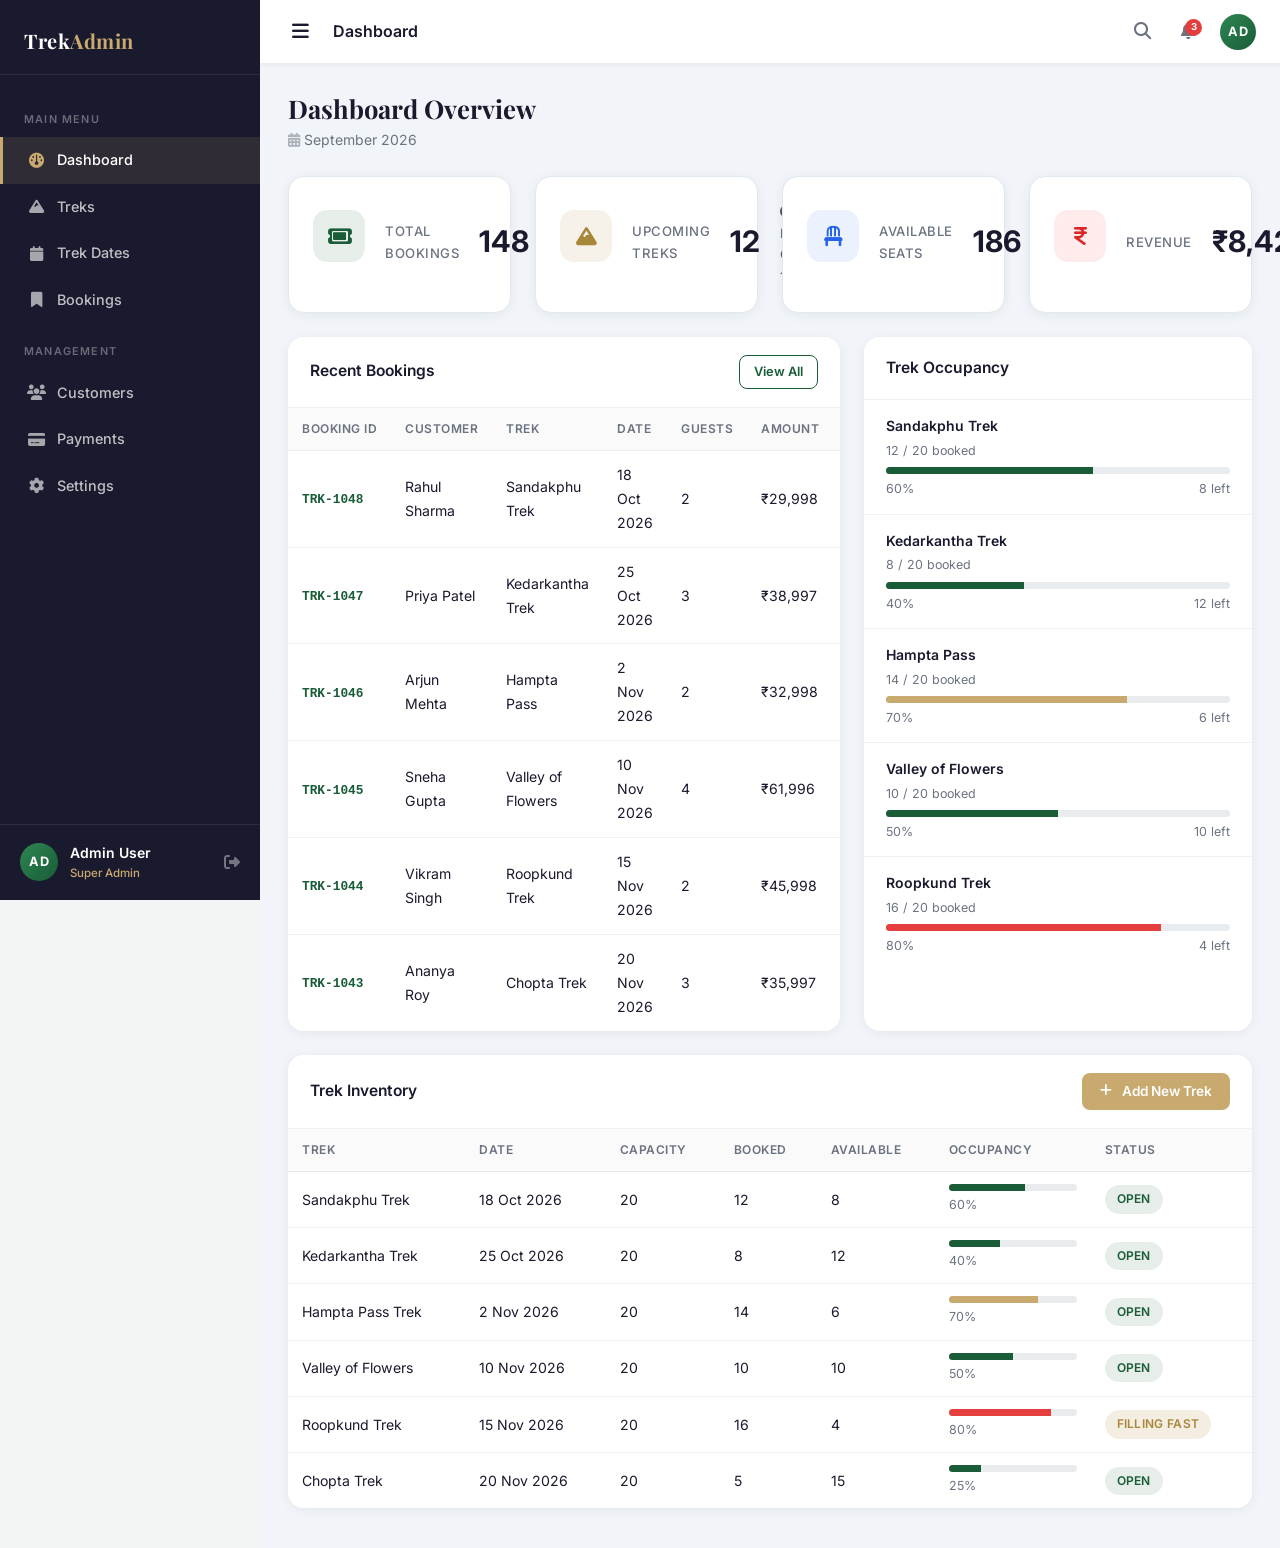
==== admin.html @ 26137fb2 "init" ====
﻿<!DOCTYPE html>
<html lang="en">
<head>
  <meta charset="UTF-8" />
  <meta name="viewport" content="width=device-width, initial-scale=1.0" />
  <title>Admin Dashboard — Trek Adventures</title>
  <link rel="stylesheet" href="https://cdn.jsdelivr.net/npm/bootstrap@5.3.3/dist/css/bootstrap.min.css" />
  <link rel="stylesheet" href="https://cdnjs.cloudflare.com/ajax/libs/font-awesome/6.5.0/css/all.min.css" />
  <link rel="stylesheet" href="https://fonts.googleapis.com/css2?family=Playfair+Display:wght@400;700&family=Inter:wght@300;400;500;600;700&display=swap" />
    <link rel="stylesheet" href="css/style.css" />
  <style>
    :root {
      --primary: #1a5c38;
      --primary-light: #2d8653;
      --accent: #c8a96e;
      --accent-dark: #a8873a;
      --dark: #1a1a2e;
      --light-bg: #f8f6f0;
      --text-muted-custom: #6b7280;
      --sidebar-width: 260px;
    }

    *, *::before, *::after { box-sizing: border-box; }

    body {
      font-family: 'Inter', sans-serif;
      background: #f1f5f3;
      color: var(--dark);
      margin: 0;
      padding: 0;
    }

    /* ===================== SIDEBAR ===================== */
    .admin-sidebar {
      width: var(--sidebar-width);
      min-height: 100vh;
      background: var(--dark);
      display: flex;
      flex-direction: column;
      position: fixed;
      top: 0;
      left: 0;
      z-index: 500;
      transition: transform 0.3s ease;
      overflow-y: auto;
    }

    .admin-sidebar.collapsed {
      transform: translateX(calc(-1 * var(--sidebar-width)));
    }

    .sidebar-logo {
      padding: 28px 24px 20px;
      font-family: 'Playfair Display', serif;
      font-size: 1.5rem;
      font-weight: 700;
      color: #fff;
      border-bottom: 1px solid rgba(255,255,255,0.08);
      letter-spacing: 0.5px;
    }

    .sidebar-logo span {
      color: var(--accent);
    }

    .sidebar-nav {
      flex: 1;
      padding: 16px 0;
    }

    .nav-section-label {
      font-size: 0.675rem;
      font-weight: 600;
      letter-spacing: 1.2px;
      text-transform: uppercase;
      color: rgba(255,255,255,0.35);
      padding: 20px 24px 8px;
    }

    .sidebar-nav a {
      display: flex;
      align-items: center;
      gap: 12px;
      padding: 11px 24px;
      color: rgba(255,255,255,0.72);
      text-decoration: none;
      font-size: 0.9rem;
      font-weight: 500;
      border-left: 3px solid transparent;
      transition: all 0.2s ease;
    }

    .sidebar-nav a:hover {
      color: #fff;
      background: rgba(255,255,255,0.06);
    }

    .sidebar-nav a.active {
      color: #fff;
      background: rgba(200,169,110,0.12);
      border-left-color: var(--accent);
    }

    .sidebar-nav a .fa-fw {
      width: 18px;
      font-size: 0.95rem;
      opacity: 0.85;
    }

    .sidebar-nav a.active .fa-fw {
      color: var(--accent);
      opacity: 1;
    }

    /* Sidebar User Section */
    .sidebar-user {
      padding: 16px 20px;
      border-top: 1px solid rgba(255,255,255,0.08);
      display: flex;
      align-items: center;
      gap: 12px;
    }

    .avatar-circle {
      width: 38px;
      height: 38px;
      border-radius: 50%;
      background: linear-gradient(135deg, var(--primary-light), var(--primary));
      color: #fff;
      display: flex;
      align-items: center;
      justify-content: center;
      font-weight: 700;
      font-size: 0.8rem;
      flex-shrink: 0;
      letter-spacing: 0.5px;
    }

    .sidebar-user-info {
      flex: 1;
      overflow: hidden;
    }

    .sidebar-user-name {
      color: #fff;
      font-size: 0.875rem;
      font-weight: 600;
      white-space: nowrap;
      overflow: hidden;
      text-overflow: ellipsis;
    }

    .sidebar-user-role {
      color: var(--accent);
      font-size: 0.72rem;
      font-weight: 500;
    }

    .sidebar-logout {
      color: rgba(255,255,255,0.4);
      font-size: 1rem;
      text-decoration: none;
      transition: color 0.2s;
    }

    .sidebar-logout:hover { color: #fc8181; }

    /* ===================== MAIN CONTENT ===================== */
    .admin-content {
      margin-left: var(--sidebar-width);
      min-height: 100vh;
      display: flex;
      flex-direction: column;
      transition: margin-left 0.3s ease;
    }

    .admin-content.expanded {
      margin-left: 0;
    }

    /* ===================== TOPBAR ===================== */
    .admin-topbar {
      background: #fff;
      border-bottom: 1px solid rgba(0,0,0,0.07);
      padding: 0 24px;
      height: 64px;
      display: flex;
      align-items: center;
      justify-content: space-between;
      position: sticky;
      top: 0;
      z-index: 400;
      box-shadow: 0 1px 4px rgba(0,0,0,0.06);
    }

    .topbar-left {
      display: flex;
      align-items: center;
      gap: 16px;
    }

    .topbar-right {
      display: flex;
      align-items: center;
      gap: 10px;
    }

    #sidebar-toggle {
      background: none;
      border: none;
      color: var(--dark);
      font-size: 1.2rem;
      cursor: pointer;
      padding: 6px 8px;
      border-radius: 8px;
      transition: background 0.2s;
    }

    #sidebar-toggle:hover {
      background: var(--light-bg);
    }

    .breadcrumb-label {
      font-size: 1rem;
      font-weight: 600;
      color: var(--dark);
    }

    .topbar-icon-btn {
      position: relative;
      background: none;
      border: none;
      color: var(--text-muted-custom);
      font-size: 1.05rem;
      cursor: pointer;
      padding: 8px 10px;
      border-radius: 8px;
      transition: background 0.2s, color 0.2s;
      text-decoration: none;
      display: flex;
      align-items: center;
    }

    .topbar-icon-btn:hover {
      background: var(--light-bg);
      color: var(--primary);
    }

    .notif-badge {
      position: absolute;
      top: 4px;
      right: 4px;
      width: 17px;
      height: 17px;
      background: #e53e3e;
      color: #fff;
      border-radius: 50%;
      font-size: 0.6rem;
      font-weight: 700;
      display: flex;
      align-items: center;
      justify-content: center;
    }

    .topbar-avatar {
      width: 36px;
      height: 36px;
      border-radius: 50%;
      background: linear-gradient(135deg, var(--primary-light), var(--primary));
      color: #fff;
      font-size: 0.8rem;
      font-weight: 700;
      display: flex;
      align-items: center;
      justify-content: center;
      cursor: pointer;
      letter-spacing: 0.5px;
    }

    /* ===================== CONTENT AREA ===================== */
    .content-body {
      padding: 28px 28px 40px;
      flex: 1;
    }

    .page-heading {
      font-family: 'Playfair Display', serif;
      font-size: 1.6rem;
      font-weight: 700;
      color: var(--dark);
      margin: 0;
    }

    .page-date {
      color: var(--text-muted-custom);
      font-size: 0.875rem;
    }

    /* ===================== STAT CARDS ===================== */
    .stat-card {
      background: #fff;
      border-radius: 16px;
      padding: 24px;
      box-shadow: 0 2px 12px rgba(0,0,0,0.06);
      transition: transform 0.2s ease, box-shadow 0.2s ease;
      height: 100%;
    }

    .stat-card:hover {
      transform: translateY(-4px);
      box-shadow: 0 8px 24px rgba(0,0,0,0.10);
    }

    .stat-icon {
      width: 52px;
      height: 52px;
      border-radius: 14px;
      display: flex;
      align-items: center;
      justify-content: center;
      font-size: 1.3rem;
      margin-bottom: 16px;
    }

    .stat-icon.green  { background: rgba(26,92,56,0.1);  color: var(--primary); }
    .stat-icon.gold   { background: rgba(200,169,110,0.15); color: var(--accent-dark); }
    .stat-icon.blue   { background: rgba(59,130,246,0.1);  color: #2563eb; }
    .stat-icon.red    { background: rgba(239,68,68,0.1);   color: #dc2626; }

    .stat-value {
      font-size: 1.85rem;
      font-weight: 700;
      color: var(--dark);
      line-height: 1;
      margin-bottom: 4px;
    }

    .stat-label {
      font-size: 0.82rem;
      font-weight: 500;
      color: var(--text-muted-custom);
      margin-bottom: 8px;
      text-transform: uppercase;
      letter-spacing: 0.5px;
    }

    .stat-sub {
      font-size: 0.8rem;
      margin: 0;
    }

    /* ===================== CARDS ===================== */
    .admin-card {
      background: #fff;
      border-radius: 16px;
      box-shadow: 0 2px 12px rgba(0,0,0,0.06);
      border: none;
      overflow: hidden;
      height: 100%;
    }

    .admin-card .card-header {
      background: #fff;
      border-bottom: 1px solid rgba(0,0,0,0.06);
      padding: 18px 22px;
      display: flex;
      align-items: center;
      justify-content: space-between;
      font-weight: 600;
      font-size: 0.975rem;
      color: var(--dark);
    }

    /* ===================== TABLE ===================== */
    .admin-table {
      font-size: 0.86rem;
    }

    .admin-table thead th {
      font-size: 0.75rem;
      font-weight: 600;
      text-transform: uppercase;
      letter-spacing: 0.5px;
      color: var(--text-muted-custom);
      background: #fafafa;
      border-bottom: 1px solid rgba(0,0,0,0.07);
      padding: 11px 14px;
      white-space: nowrap;
    }

    .admin-table tbody td {
      padding: 12px 14px;
      vertical-align: middle;
      border-color: rgba(0,0,0,0.05);
      color: var(--dark);
    }

    .admin-table tbody tr:last-child td {
      border-bottom: none;
    }

    .admin-table tbody tr:hover {
      background: #f9fdf9;
    }

    .booking-id {
      font-family: 'Courier New', monospace;
      font-size: 0.8rem;
      font-weight: 600;
      color: var(--primary);
    }

    /* ===================== STATUS BADGES ===================== */
    .status-badge {
      display: inline-flex;
      align-items: center;
      padding: 4px 12px;
      border-radius: 20px;
      font-size: 0.75rem;
      font-weight: 600;
      letter-spacing: 0.3px;
    }

    .status-confirmed {
      background: rgba(26,92,56,0.1);
      color: var(--primary);
    }

    .status-pending {
      background: rgba(200,169,110,0.2);
      color: var(--accent-dark);
    }

    .status-cancelled {
      background: rgba(239,68,68,0.1);
      color: #dc2626;
    }

    /* ===================== OCCUPANCY BARS ===================== */
    .occupancy-wrap {
      display: flex;
      flex-direction: column;
      gap: 3px;
    }

    .occupancy-meta {
      display: flex;
      justify-content: space-between;
      font-size: 0.78rem;
      color: var(--text-muted-custom);
    }

    .trek-perf-item {
      padding: 14px 22px;
      border-bottom: 1px solid rgba(0,0,0,0.05);
    }

    .trek-perf-item:last-child { border-bottom: none; }

    .trek-perf-name {
      font-weight: 600;
      font-size: 0.875rem;
      color: var(--dark);
      margin-bottom: 2px;
    }

    .trek-perf-seats {
      font-size: 0.78rem;
      color: var(--text-muted-custom);
      margin-bottom: 6px;
    }

    .progress {
      height: 7px;
      border-radius: 99px;
      background: #e9ecef;
    }

    .progress-bar.bg-primary-custom { background: var(--primary) !important; }
    .progress-bar.bg-accent-custom  { background: var(--accent) !important; }
    .progress-bar.bg-danger-custom  { background: #e53e3e !important; }

    /* ===================== BUTTONS ===================== */
    .btn-outline-custom {
      border: 1.5px solid var(--primary);
      color: var(--primary);
      background: transparent;
      font-size: 0.8rem;
      font-weight: 600;
      padding: 5px 14px;
      border-radius: 8px;
      transition: all 0.2s;
    }

    .btn-outline-custom:hover {
      background: var(--primary);
      color: #fff;
    }

    .btn-accent {
      background: var(--accent);
      color: #fff;
      border: none;
      font-size: 0.85rem;
      font-weight: 600;
      padding: 7px 18px;
      border-radius: 8px;
      transition: background 0.2s;
    }

    .btn-accent:hover {
      background: var(--accent-dark);
      color: #fff;
    }

    /* ===================== OVERLAY ===================== */
    #sidebar-overlay {
      display: none;
      background: rgba(0,0,0,0.5);
      z-index: 499;
    }

    /* ===================== RESPONSIVE ===================== */
    @media (max-width: 991.98px) {
      .admin-sidebar {
        transform: translateX(calc(-1 * var(--sidebar-width)));
      }

      .admin-sidebar.open {
        transform: translateX(0);
      }

      .admin-content {
        margin-left: 0;
      }

      #sidebar-overlay.show {
        display: block !important;
      }
    }

    @media (max-width: 575.98px) {
      .content-body {
        padding: 16px 14px 32px;
      }

      .admin-topbar {
        padding: 0 14px;
      }

      .stat-value {
        font-size: 1.5rem;
      }
    }
  </style>
</head>
<body data-page="admin">

<!-- Sidebar Overlay (mobile) -->
<div id="sidebar-overlay"
     class="position-fixed top-0 start-0 w-100 h-100"
     style="background:rgba(0,0,0,.5);z-index:499;display:none"
     onclick="toggleSidebar()"></div>

<div class="d-flex">

  <!-- ==================== SIDEBAR ==================== -->
  <aside class="admin-sidebar" id="adminSidebar">

    <div class="sidebar-logo">Trek<span>Admin</span></div>

    <nav class="sidebar-nav">

      <!-- Main Menu -->
      <div class="nav-section-label">Main Menu</div>
      <a href="#" class="active">
        <i class="fas fa-gauge fa-fw"></i> Dashboard
      </a>
      <a href="#">
        <i class="fas fa-mountain fa-fw"></i> Treks
      </a>
      <a href="#">
        <i class="fas fa-calendar fa-fw"></i> Trek Dates
      </a>
      <a href="#">
        <i class="fas fa-bookmark fa-fw"></i> Bookings
      </a>

      <!-- Management -->
      <div class="nav-section-label">Management</div>
      <a href="#">
        <i class="fas fa-users fa-fw"></i> Customers
      </a>
      <a href="#">
        <i class="fas fa-credit-card fa-fw"></i> Payments
      </a>
      <a href="#">
        <i class="fas fa-gear fa-fw"></i> Settings
      </a>

    </nav>

    <!-- Sidebar User -->
    <div class="sidebar-user">
      <div class="avatar-circle">AD</div>
      <div class="sidebar-user-info">
        <div class="sidebar-user-name">Admin User</div>
        <div class="sidebar-user-role">Super Admin</div>
      </div>
      <a href="#" class="sidebar-logout" title="Logout">
        <i class="fas fa-sign-out-alt"></i>
      </a>
    </div>

  </aside>

  <!-- ==================== MAIN CONTENT ==================== -->
  <div class="admin-content w-100" id="adminContent">

    <!-- TOPBAR -->
    <div class="admin-topbar">
      <div class="topbar-left">
        <button id="sidebar-toggle" onclick="toggleSidebar()" title="Toggle Sidebar">
          <i class="fas fa-bars"></i>
        </button>
        <span class="breadcrumb-label">Dashboard</span>
      </div>
      <div class="topbar-right">
        <button class="topbar-icon-btn" title="Search">
          <i class="fas fa-search"></i>
        </button>
        <button class="topbar-icon-btn" title="Notifications">
          <i class="fas fa-bell"></i>
          <span class="notif-badge">3</span>
        </button>
        <div class="topbar-avatar ms-1">AD</div>
      </div>
    </div>

    <!-- CONTENT BODY -->
    <div class="content-body">

      <!-- ── Section 1: Page Heading ── -->
      <div class="d-flex align-items-center justify-content-between mb-4">
        <div>
          <h1 class="page-heading">Dashboard Overview</h1>
          <p class="page-date mb-0 mt-1"><i class="fas fa-calendar-alt me-1 opacity-50"></i>September 2026</p>
        </div>
      </div>

      <!-- ── Section 2: Stat Cards ── -->
      <div class="row row-cols-1 row-cols-sm-2 row-cols-xl-4 g-4 mb-4">

        <!-- Total Bookings -->
        <div class="col">
          <div class="stat-card">
            <div class="stat-icon green">
              <i class="fas fa-ticket"></i>
            </div>
            <div class="stat-label">Total Bookings</div>
            <div class="stat-value">148</div>
            <p class="stat-sub text-success"><i class="fas fa-arrow-up me-1"></i>+12 this month</p>
          </div>
        </div>

        <!-- Upcoming Treks -->
        <div class="col">
          <div class="stat-card">
            <div class="stat-icon gold">
              <i class="fas fa-mountain"></i>
            </div>
            <div class="stat-label">Upcoming Treks</div>
            <div class="stat-value">12</div>
            <p class="stat-sub text-muted"><i class="fas fa-clock me-1"></i>Next: Oct 18</p>
          </div>
        </div>

        <!-- Available Seats -->
        <div class="col">
          <div class="stat-card">
            <div class="stat-icon blue">
              <i class="fas fa-chair"></i>
            </div>
            <div class="stat-label">Available Seats</div>
            <div class="stat-value">186</div>
            <p class="stat-sub text-muted"><i class="fas fa-layer-group me-1"></i>Across all treks</p>
          </div>
        </div>

        <!-- Revenue -->
        <div class="col">
          <div class="stat-card">
            <div class="stat-icon red">
              <i class="fas fa-indian-rupee-sign"></i>
            </div>
            <div class="stat-label">Revenue</div>
            <div class="stat-value">₹8,42,500</div>
            <p class="stat-sub text-success"><i class="fas fa-arrow-up me-1"></i>+18% vs last month</p>
          </div>
        </div>

      </div><!-- /stat cards row -->

      <!-- ── Section 3: Bookings + Trek Performance ── -->
      <div class="row g-4 mb-4">

        <!-- Recent Bookings -->
        <div class="col-lg-7">
          <div class="admin-card">
            <div class="card-header">
              <span>Recent Bookings</span>
              <button class="btn-outline-custom">View All</button>
            </div>
            <div class="table-responsive">
              <table class="admin-table table table-hover mb-0">
                <thead>
                  <tr>
                    <th>Booking ID</th>
                    <th>Customer</th>
                    <th>Trek</th>
                    <th>Date</th>
                    <th>Guests</th>
                    <th>Amount</th>
                    <th>Status</th>
                  </tr>
                </thead>
                <tbody>
                  <tr>
                    <td><span class="booking-id">TRK-1048</span></td>
                    <td>Rahul Sharma</td>
                    <td>Sandakphu Trek</td>
                    <td>18 Oct 2026</td>
                    <td>2</td>
                    <td>₹29,998</td>
                    <td><span class="status-badge status-confirmed">Confirmed</span></td>
                  </tr>
                  <tr>
                    <td><span class="booking-id">TRK-1047</span></td>
                    <td>Priya Patel</td>
                    <td>Kedarkantha Trek</td>
                    <td>25 Oct 2026</td>
                    <td>3</td>
                    <td>₹38,997</td>
                    <td><span class="status-badge status-confirmed">Confirmed</span></td>
                  </tr>
                  <tr>
                    <td><span class="booking-id">TRK-1046</span></td>
                    <td>Arjun Mehta</td>
                    <td>Hampta Pass</td>
                    <td>2 Nov 2026</td>
                    <td>2</td>
                    <td>₹32,998</td>
                    <td><span class="status-badge status-pending">Pending</span></td>
                  </tr>
                  <tr>
                    <td><span class="booking-id">TRK-1045</span></td>
                    <td>Sneha Gupta</td>
                    <td>Valley of Flowers</td>
                    <td>10 Nov 2026</td>
                    <td>4</td>
                    <td>₹61,996</td>
                    <td><span class="status-badge status-confirmed">Confirmed</span></td>
                  </tr>
                  <tr>
                    <td><span class="booking-id">TRK-1044</span></td>
                    <td>Vikram Singh</td>
                    <td>Roopkund Trek</td>
                    <td>15 Nov 2026</td>
                    <td>2</td>
                    <td>₹45,998</td>
                    <td><span class="status-badge status-pending">Pending</span></td>
                  </tr>
                  <tr>
                    <td><span class="booking-id">TRK-1043</span></td>
                    <td>Ananya Roy</td>
                    <td>Chopta Trek</td>
                    <td>20 Nov 2026</td>
                    <td>3</td>
                    <td>₹35,997</td>
                    <td><span class="status-badge status-cancelled">Cancelled</span></td>
                  </tr>
                </tbody>
              </table>
            </div>
          </div>
        </div>

        <!-- Trek Occupancy -->
        <div class="col-lg-5">
          <div class="admin-card">
            <div class="card-header">
              <span>Trek Occupancy</span>
            </div>
            <div>

              <div class="trek-perf-item">
                <div class="trek-perf-name">Sandakphu Trek</div>
                <div class="trek-perf-seats">12 / 20 booked</div>
                <div class="progress">
                  <div class="progress-bar bg-primary-custom" style="width:60%" role="progressbar" aria-valuenow="60" aria-valuemin="0" aria-valuemax="100"></div>
                </div>
                <div class="occupancy-meta mt-1"><span>60%</span><span>8 left</span></div>
              </div>

              <div class="trek-perf-item">
                <div class="trek-perf-name">Kedarkantha Trek</div>
                <div class="trek-perf-seats">8 / 20 booked</div>
                <div class="progress">
                  <div class="progress-bar bg-primary-custom" style="width:40%" role="progressbar" aria-valuenow="40" aria-valuemin="0" aria-valuemax="100"></div>
                </div>
                <div class="occupancy-meta mt-1"><span>40%</span><span>12 left</span></div>
              </div>

              <div class="trek-perf-item">
                <div class="trek-perf-name">Hampta Pass</div>
                <div class="trek-perf-seats">14 / 20 booked</div>
                <div class="progress">
                  <div class="progress-bar bg-accent-custom" style="width:70%" role="progressbar" aria-valuenow="70" aria-valuemin="0" aria-valuemax="100"></div>
                </div>
                <div class="occupancy-meta mt-1"><span>70%</span><span>6 left</span></div>
              </div>

              <div class="trek-perf-item">
                <div class="trek-perf-name">Valley of Flowers</div>
                <div class="trek-perf-seats">10 / 20 booked</div>
                <div class="progress">
                  <div class="progress-bar bg-primary-custom" style="width:50%" role="progressbar" aria-valuenow="50" aria-valuemin="0" aria-valuemax="100"></div>
                </div>
                <div class="occupancy-meta mt-1"><span>50%</span><span>10 left</span></div>
              </div>

              <div class="trek-perf-item">
                <div class="trek-perf-name">Roopkund Trek</div>
                <div class="trek-perf-seats">16 / 20 booked</div>
                <div class="progress">
                  <div class="progress-bar bg-danger-custom" style="width:80%" role="progressbar" aria-valuenow="80" aria-valuemin="0" aria-valuemax="100"></div>
                </div>
                <div class="occupancy-meta mt-1"><span>80%</span><span>4 left</span></div>
              </div>

            </div>
          </div>
        </div>

      </div><!-- /section 3 -->

      <!-- ── Section 4: Trek Inventory Table ── -->
      <div class="row">
        <div class="col-12">
          <div class="admin-card">
            <div class="card-header">
              <span>Trek Inventory</span>
              <button class="btn-accent"><i class="fas fa-plus me-1"></i>Add New Trek</button>
            </div>
            <div class="table-responsive">
              <table class="admin-table table table-hover mb-0">
                <thead>
                  <tr>
                    <th>Trek</th>
                    <th>Date</th>
                    <th>Capacity</th>
                    <th>Booked</th>
                    <th>Available</th>
                    <th style="min-width:130px">Occupancy</th>
                    <th>Status</th>
                  </tr>
                </thead>
                <tbody>
                  <tr>
                    <td class="fw-600">Sandakphu Trek</td>
                    <td>18 Oct 2026</td>
                    <td>20</td>
                    <td>12</td>
                    <td>8</td>
                    <td>
                      <div class="occupancy-wrap">
                        <div class="progress">
                          <div class="progress-bar bg-primary-custom" style="width:60%" role="progressbar"></div>
                        </div>
                        <div class="occupancy-meta"><span>60%</span></div>
                      </div>
                    </td>
                    <td><span class="status-badge status-confirmed">Open</span></td>
                  </tr>
                  <tr>
                    <td class="fw-600">Kedarkantha Trek</td>
                    <td>25 Oct 2026</td>
                    <td>20</td>
                    <td>8</td>
                    <td>12</td>
                    <td>
                      <div class="occupancy-wrap">
                        <div class="progress">
                          <div class="progress-bar bg-primary-custom" style="width:40%" role="progressbar"></div>
                        </div>
                        <div class="occupancy-meta"><span>40%</span></div>
                      </div>
                    </td>
                    <td><span class="status-badge status-confirmed">Open</span></td>
                  </tr>
                  <tr>
                    <td class="fw-600">Hampta Pass Trek</td>
                    <td>2 Nov 2026</td>
                    <td>20</td>
                    <td>14</td>
                    <td>6</td>
                    <td>
                      <div class="occupancy-wrap">
                        <div class="progress">
                          <div class="progress-bar bg-accent-custom" style="width:70%" role="progressbar"></div>
                        </div>
                        <div class="occupancy-meta"><span>70%</span></div>
                      </div>
                    </td>
                    <td><span class="status-badge status-confirmed">Open</span></td>
                  </tr>
                  <tr>
                    <td class="fw-600">Valley of Flowers</td>
                    <td>10 Nov 2026</td>
                    <td>20</td>
                    <td>10</td>
                    <td>10</td>
                    <td>
                      <div class="occupancy-wrap">
                        <div class="progress">
                          <div class="progress-bar bg-primary-custom" style="width:50%" role="progressbar"></div>
                        </div>
                        <div class="occupancy-meta"><span>50%</span></div>
                      </div>
                    </td>
                    <td><span class="status-badge status-confirmed">Open</span></td>
                  </tr>
                  <tr>
                    <td class="fw-600">Roopkund Trek</td>
                    <td>15 Nov 2026</td>
                    <td>20</td>
                    <td>16</td>
                    <td>4</td>
                    <td>
                      <div class="occupancy-wrap">
                        <div class="progress">
                          <div class="progress-bar bg-danger-custom" style="width:80%" role="progressbar"></div>
                        </div>
                        <div class="occupancy-meta"><span>80%</span></div>
                      </div>
                    </td>
                    <td><span class="status-badge status-pending">Filling Fast</span></td>
                  </tr>
                  <tr>
                    <td class="fw-600">Chopta Trek</td>
                    <td>20 Nov 2026</td>
                    <td>20</td>
                    <td>5</td>
                    <td>15</td>
                    <td>
                      <div class="occupancy-wrap">
                        <div class="progress">
                          <div class="progress-bar bg-primary-custom" style="width:25%" role="progressbar"></div>
                        </div>
                        <div class="occupancy-meta"><span>25%</span></div>
                      </div>
                    </td>
                    <td><span class="status-badge status-confirmed">Open</span></td>
                  </tr>
                </tbody>
              </table>
            </div>
          </div>
        </div>
      </div><!-- /section 4 -->

    </div><!-- /content-body -->
  </div><!-- /admin-content -->
</div><!-- /d-flex -->

<script src="https://cdn.jsdelivr.net/npm/bootstrap@5.3.3/dist/js/bootstrap.bundle.min.js"></script>
<script src="js/main.js" defer></script>
<script>
  function toggleSidebar() {
    const sidebar  = document.getElementById('adminSidebar');
    const overlay  = document.getElementById('sidebar-overlay');
    const content  = document.getElementById('adminContent');
    const isWide   = window.innerWidth >= 992;

    if (isWide) {
      // Desktop: push content
      sidebar.classList.toggle('collapsed');
      content.classList.toggle('expanded');
    } else {
      // Mobile: slide over + overlay
      sidebar.classList.toggle('open');
      const isOpen = sidebar.classList.contains('open');
      overlay.style.display = isOpen ? 'block' : 'none';
    }
  }

  // Reset sidebar state on resize
  window.addEventListener('resize', () => {
    const sidebar  = document.getElementById('adminSidebar');
    const overlay  = document.getElementById('sidebar-overlay');
    const content  = document.getElementById('adminContent');
    if (window.innerWidth >= 992) {
      sidebar.classList.remove('open');
      overlay.style.display = 'none';
    } else {
      sidebar.classList.remove('collapsed');
      content.classList.remove('expanded');
    }
  });

  // Sidebar nav link active state
  document.querySelectorAll('.sidebar-nav a').forEach(link => {
    link.addEventListener('click', function(e) {
      e.preventDefault();
      document.querySelectorAll('.sidebar-nav a').forEach(l => l.classList.remove('active'));
      this.classList.add('active');
    });
  });
</script>
</body>
</html>
---- css/style.css ----
﻿/* ============================================================
   TREK BOOKING DEMO -- Global Stylesheet
   ============================================================ */

@import url('https://fonts.googleapis.com/css2?family=Playfair+Display:wght@400;500;600;700&family=Inter:wght@300;400;500;600;700&display=swap');

:root {
  --primary:        #1a5c38;
  --primary-light:  #2d8653;
  --primary-dark:   #0f3d26;
  --accent:         #c8a96e;
  --accent-dark:    #a8873a;
  --dark:           #1a1a2e;
  --light-bg:       #f8f6f0;
  --card-bg:        #ffffff;
  --text-primary:   #1a1a2e;
  --text-muted-c:   #6b7280;
  --border-light:   #e8e4dc;
  --shadow-sm:      0 2px 12px rgba(0,0,0,.08);
  --shadow-md:      0 6px 24px rgba(0,0,0,.12);
  --shadow-lg:      0 16px 48px rgba(0,0,0,.16);
  --radius-sm:      8px;
  --radius-md:      16px;
  --radius-lg:      24px;
  --transition:     .3s cubic-bezier(.4,0,.2,1);
}

*, *::before, *::after { box-sizing: border-box; }
html { scroll-behavior: smooth; }
body {
  font-family: 'Inter', system-ui, sans-serif;
  font-size: 1rem; line-height: 1.7;
  color: var(--text-primary);
  background: #fff;
  -webkit-font-smoothing: antialiased;
}
h1,h2,h3,h4,h5 {
  font-family: 'Playfair Display', Georgia, serif;
  font-weight: 700; line-height: 1.25; color: var(--dark);
}
a { color: inherit; text-decoration: none; }
img { max-width: 100%; display: block; }

.section-tag {
  display: inline-block; font-size: .75rem; font-weight: 700;
  letter-spacing: .12em; text-transform: uppercase;
  color: var(--accent); margin-bottom: .5rem;
}
.section-title { font-size: clamp(1.8rem,4vw,2.8rem); margin-bottom: 1rem; }
.section-sub { font-size: 1.05rem; color: var(--text-muted-c); max-width: 600px; margin-inline: auto; }

.btn-primary-custom {
  background: var(--primary); color: #fff; border: 2px solid var(--primary);
  border-radius: var(--radius-sm); padding: .65rem 1.6rem; font-weight: 600;
  font-size: .95rem; transition: var(--transition);
  display: inline-flex; align-items: center; gap: .4rem;
}
.btn-primary-custom:hover {
  background: var(--primary-dark); border-color: var(--primary-dark); color: #fff;
  transform: translateY(-2px); box-shadow: 0 8px 24px rgba(26,92,56,.3);
}
.btn-outline-custom {
  background: transparent; color: var(--primary); border: 2px solid var(--primary);
  border-radius: var(--radius-sm); padding: .65rem 1.6rem; font-weight: 600;
  font-size: .95rem; transition: var(--transition);
  display: inline-flex; align-items: center; gap: .4rem;
}
.btn-outline-custom:hover { background: var(--primary); color: #fff; transform: translateY(-2px); }
.btn-accent {
  background: var(--accent); color: var(--dark); border: 2px solid var(--accent);
  border-radius: var(--radius-sm); padding: .65rem 1.6rem; font-weight: 700;
  font-size: .95rem; transition: var(--transition);
  display: inline-flex; align-items: center; gap: .4rem;
}
.btn-accent:hover {
  background: var(--accent-dark); border-color: var(--accent-dark);
  color: #fff; transform: translateY(-2px);
}

/* -- Navbar -- */
.main-navbar {
  position: fixed; top: 0; left: 0; right: 0; z-index: 1000;
  transition: background var(--transition), box-shadow var(--transition); padding: 1rem 0;
}
.main-navbar.transparent { background: transparent; }
.main-navbar.scrolled, .main-navbar.solid {
  background: rgba(255,255,255,.97);
  box-shadow: var(--shadow-sm); backdrop-filter: blur(12px); padding: .6rem 0;
}
.main-navbar .nav-link {
  color: #fff; font-weight: 500; font-size: .92rem;
  padding: .4rem .8rem !important; transition: color var(--transition); position: relative;
}
.main-navbar.scrolled .nav-link, .main-navbar.solid .nav-link { color: var(--dark); }
.main-navbar .nav-link::after {
  content: ''; position: absolute; bottom: -2px; left: .8rem; right: .8rem;
  height: 2px; background: var(--accent); transform: scaleX(0); transition: transform var(--transition);
}
.main-navbar .nav-link:hover::after, .main-navbar .nav-link.active::after { transform: scaleX(1); }
.main-navbar .nav-link:hover, .main-navbar .nav-link.active { color: var(--accent) !important; }
.navbar-logo {
  font-family: 'Playfair Display', serif; font-size: 1.4rem; font-weight: 700; color: #fff !important;
}
.main-navbar.scrolled .navbar-logo, .main-navbar.solid .navbar-logo { color: var(--primary) !important; }
.navbar-logo span { color: var(--accent); }
.navbar-toggler { border: none; outline: none; box-shadow: none !important; }
.ntoggler-bars { display: flex; flex-direction: column; gap: 5px; padding: 4px; }
.ntoggler-bars span { display: block; width: 24px; height: 2px; background: #fff; border-radius: 2px; transition: var(--transition); }
.main-navbar.scrolled .ntoggler-bars span, .main-navbar.solid .ntoggler-bars span { background: var(--dark); }

/* -- Trek Card -- */
.trek-card {
  background: var(--card-bg); border-radius: var(--radius-md); overflow: hidden;
  box-shadow: var(--shadow-sm); transition: transform var(--transition), box-shadow var(--transition);
  height: 100%; border: 1px solid var(--border-light);
}
.trek-card:hover { transform: translateY(-6px); box-shadow: var(--shadow-lg); }
.trek-card .card-img-wrap { overflow: hidden; position: relative; }
.trek-card .card-img { width: 100%; height: 220px; object-fit: cover; transition: transform .5s ease; }
.trek-card:hover .card-img { transform: scale(1.05); }
.difficulty-badge {
  position: absolute; top: 12px; right: 12px; padding: .25rem .7rem;
  border-radius: 20px; font-size: .75rem; font-weight: 700;
  letter-spacing: .04em; backdrop-filter: blur(8px);
}
.badge-easy { background: rgba(34,197,94,.85); color: #fff; }
.badge-moderate { background: rgba(249,115,22,.85); color: #fff; }
.badge-hard { background: rgba(239,68,68,.85); color: #fff; }
.trek-card .card-body { padding: 1.25rem; }
.trek-card .card-location { font-size: .8rem; color: var(--text-muted-c); font-weight: 500; }
.trek-card .card-location i { color: var(--accent); }
.trek-card .card-title { font-size: 1.15rem; font-weight: 700; margin: .3rem 0 .5rem; }
.trek-card .card-meta { display: flex; gap: 1rem; font-size: .8rem; color: var(--text-muted-c); margin-bottom: .75rem; }
.trek-card .card-meta i { color: var(--primary); }
.trek-card .card-price { font-size: 1.3rem; font-weight: 800; color: var(--primary); }
.trek-card .card-price span { font-size: .85rem; font-weight: 400; color: var(--text-muted-c); }
.seats-left { font-size: .78rem; color: #ef4444; font-weight: 600; }

/* -- Feature Cards -- */
.feature-card {
  background: #fff; border-radius: var(--radius-md); padding: 2rem 1.5rem;
  text-align: center; box-shadow: var(--shadow-sm); border: 1px solid var(--border-light);
  transition: transform var(--transition), box-shadow var(--transition); height: 100%;
}
.feature-card:hover { transform: translateY(-4px); box-shadow: var(--shadow-md); }
.feature-card .icon-wrap {
  width: 70px; height: 70px;
  background: linear-gradient(135deg, var(--primary), var(--primary-light));
  border-radius: 50%; display: flex; align-items: center; justify-content: center;
  margin: 0 auto 1.25rem;
}
.feature-card .icon-wrap i { font-size: 1.6rem; color: #fff; }
.feature-card h5 { font-size: 1.1rem; margin-bottom: .5rem; }
.feature-card p { font-size: .9rem; color: var(--text-muted-c); margin: 0; }

/* -- Footer -- */
.main-footer { background: var(--dark); color: rgba(255,255,255,.75); padding: 4rem 0 0; }
.footer-logo { font-family: 'Playfair Display', serif; font-size: 1.5rem; font-weight: 700; color: #fff; margin-bottom: .75rem; }
.footer-logo span { color: var(--accent); }
.footer-heading { font-family: 'Inter', sans-serif; font-size: .85rem; font-weight: 700; letter-spacing: .1em; text-transform: uppercase; color: #fff; margin-bottom: 1rem; }
.footer-links { list-style: none; padding: 0; margin: 0; }
.footer-links li { margin-bottom: .5rem; }
.footer-links a { color: rgba(255,255,255,.65); font-size: .9rem; transition: color var(--transition); }
.footer-links a:hover { color: var(--accent); }
.footer-bottom { border-top: 1px solid rgba(255,255,255,.1); padding: 1.25rem 0; margin-top: 3rem; font-size: .85rem; color: rgba(255,255,255,.45); }
.social-icons { display: flex; gap: .75rem; }
.social-icon {
  width: 38px; height: 38px; background: rgba(255,255,255,.1); border-radius: 50%;
  display: flex; align-items: center; justify-content: center;
  color: rgba(255,255,255,.7); transition: var(--transition); font-size: .9rem;
}
.social-icon:hover { background: var(--accent); color: #fff; transform: translateY(-3px); }

/* -- Page Hero (inner pages) -- */
.page-hero {
  background: linear-gradient(135deg, var(--primary-dark) 0%, var(--primary) 100%);
  padding: 120px 0 60px; color: #fff; position: relative; overflow: hidden;
}
.page-hero::before {
  content: ''; position: absolute; inset: 0;
  background: url('https://images.unsplash.com/photo-1464822759023-fed622ff2c3b?w=1600&q=80') center/cover no-repeat;
  opacity: .15;
}
.page-hero > .container { position: relative; }
.breadcrumb-custom .breadcrumb-item { font-size: .85rem; }
.breadcrumb-custom .breadcrumb-item a { color: rgba(255,255,255,.7); }
.breadcrumb-custom .breadcrumb-item a:hover { color: var(--accent); }
.breadcrumb-custom .breadcrumb-item.active { color: var(--accent); }
.breadcrumb-custom .breadcrumb-item + .breadcrumb-item::before { color: rgba(255,255,255,.4); }

/* -- Filters -- */
.filter-bar {
  background: #fff; border-radius: var(--radius-md); padding: 1.5rem;
  box-shadow: var(--shadow-sm); border: 1px solid var(--border-light); margin-bottom: 2rem;
}
.filter-bar .form-select, .filter-bar .form-control {
  border: 1.5px solid var(--border-light); border-radius: var(--radius-sm); font-size: .9rem; padding: .6rem 1rem;
}
.filter-bar .form-select:focus, .filter-bar .form-control:focus {
  border-color: var(--primary); box-shadow: 0 0 0 3px rgba(26,92,56,.12);
}
.filter-bar label { font-size: .8rem; font-weight: 600; color: var(--text-muted-c); text-transform: uppercase; letter-spacing: .05em; margin-bottom: .35rem; }

/* -- Itinerary Accordion -- */
.itinerary-accordion .accordion-button {
  font-family: 'Inter', sans-serif; font-weight: 600; color: var(--dark);
  background: var(--light-bg); border-radius: var(--radius-sm) !important; gap: .75rem;
}
.itinerary-accordion .accordion-button:not(.collapsed) { background: var(--primary); color: #fff; box-shadow: none; }
.itinerary-accordion .accordion-button:focus { box-shadow: none; }
.itinerary-accordion .accordion-button:not(.collapsed)::after { filter: brightness(10); }
.itinerary-accordion .accordion-item {
  border: 1px solid var(--border-light); border-radius: var(--radius-sm) !important;
  margin-bottom: .5rem; overflow: hidden;
}
.itinerary-accordion .accordion-body { font-size: .9rem; color: var(--text-muted-c); line-height: 1.8; padding: 1.25rem 1.5rem; }
.day-badge { background: var(--accent); color: var(--dark); font-size: .7rem; font-weight: 800; padding: .2rem .6rem; border-radius: 20px; text-transform: uppercase; letter-spacing: .06em; }

/* -- Dates Table -- */
.dates-table thead th { background: var(--primary); color: #fff; font-weight: 600; font-size: .85rem; padding: 1rem; border: none; }
.dates-table tbody tr { transition: background var(--transition); }
.dates-table tbody tr:hover { background: var(--light-bg); }
.dates-table tbody td { padding: 1rem; font-size: .9rem; vertical-align: middle; border-color: var(--border-light); }

/* -- Booking Form -- */
.booking-form-wrap {
  background: #fff; border-radius: var(--radius-lg); padding: 2rem;
  box-shadow: var(--shadow-md); border: 1px solid var(--border-light);
}
.booking-form-wrap .form-label { font-size: .85rem; font-weight: 600; color: var(--text-primary); margin-bottom: .4rem; }
.booking-form-wrap .form-control, .booking-form-wrap .form-select {
  border: 1.5px solid var(--border-light); border-radius: var(--radius-sm); padding: .65rem 1rem; font-size: .92rem;
  transition: border-color var(--transition), box-shadow var(--transition);
}
.booking-form-wrap .form-control:focus, .booking-form-wrap .form-select:focus {
  border-color: var(--primary); box-shadow: 0 0 0 3px rgba(26,92,56,.12);
}
.booking-summary-card {
  background: #fff; border-radius: var(--radius-lg); overflow: hidden;
  box-shadow: var(--shadow-md); border: 1px solid var(--border-light); position: sticky; top: 90px;
}
.booking-summary-card .summary-header {
  background: linear-gradient(135deg, var(--primary-dark), var(--primary));
  color: #fff; padding: 1.25rem 1.5rem;
}
.booking-summary-card .summary-body { padding: 1.5rem; }
.summary-row { display: flex; justify-content: space-between; align-items: center; padding: .6rem 0; border-bottom: 1px solid var(--border-light); font-size: .9rem; }
.summary-row:last-child { border-bottom: none; }
.summary-row .label { color: var(--text-muted-c); }
.summary-row .value { font-weight: 600; }
.summary-total .label, .summary-total .value { font-size: 1.1rem; font-weight: 800; color: var(--primary); }
.payment-option {
  border: 2px solid var(--border-light); border-radius: var(--radius-sm);
  padding: 1rem 1.25rem; cursor: pointer;
  transition: border-color var(--transition), background var(--transition);
  display: flex; align-items: center; gap: .75rem;
}
.payment-option:hover, .payment-option.active { border-color: var(--primary); background: rgba(26,92,56,.04); }
.payment-option input[type="radio"] { accent-color: var(--primary); }
.payment-option .method-name { font-weight: 600; font-size: .92rem; }
.payment-option .method-sub { font-size: .78rem; color: var(--text-muted-c); }

/* -- Confirmation -- */
.confirm-check {
  width: 100px; height: 100px;
  background: linear-gradient(135deg, var(--primary), var(--primary-light));
  border-radius: 50%; display: flex; align-items: center; justify-content: center;
  margin: 0 auto 1.5rem; animation: popIn .6s cubic-bezier(.34,1.56,.64,1) both;
}
.confirm-check i { font-size: 2.8rem; color: #fff; }
@keyframes popIn { from { transform: scale(0); opacity: 0; } to { transform: scale(1); opacity: 1; } }
.booking-detail-card { background: var(--light-bg); border-radius: var(--radius-md); padding: 1.75rem; border: 1px solid var(--border-light); }
.booking-detail-row { display: flex; justify-content: space-between; padding: .65rem 0; border-bottom: 1px dashed var(--border-light); font-size: .92rem; }
.booking-detail-row:last-child { border-bottom: none; }
.booking-detail-row .key { color: var(--text-muted-c); }
.booking-detail-row .val { font-weight: 700; color: var(--dark); }
.booking-id-badge { background: var(--primary); color: #fff; padding: .4rem 1.2rem; border-radius: 20px; font-weight: 800; font-size: 1rem; letter-spacing: .05em; display: inline-block; }

/* -- Gallery -- */
.gallery-main { border-radius: var(--radius-md); overflow: hidden; height: 420px; }
.gallery-main img { width: 100%; height: 100%; object-fit: cover; transition: opacity .3s ease; }
.gallery-thumbs { display: flex; gap: .5rem; margin-top: .5rem; }
.gallery-thumb { flex: 1; height: 80px; border-radius: var(--radius-sm); overflow: hidden; cursor: pointer; border: 3px solid transparent; transition: border-color var(--transition); }
.gallery-thumb.active { border-color: var(--accent); }
.gallery-thumb img { width: 100%; height: 100%; object-fit: cover; transition: transform var(--transition); }
.gallery-thumb:hover img { transform: scale(1.08); }
.stars i { color: #f59e0b; font-size: .9rem; }
.info-chip {
  display: inline-flex; align-items: center; gap: .4rem;
  background: var(--light-bg); border: 1px solid var(--border-light);
  border-radius: 20px; padding: .35rem .85rem; font-size: .82rem; font-weight: 500; color: var(--dark);
}
.info-chip i { color: var(--primary); font-size: .85rem; }
.include-list, .exclude-list { list-style: none; padding: 0; margin: 0; }
.include-list li, .exclude-list li { display: flex; align-items: flex-start; gap: .6rem; padding: .45rem 0; font-size: .9rem; color: var(--text-primary); }
.include-list li i { color: var(--primary-light); margin-top: .2rem; }
.exclude-list li i { color: #ef4444; margin-top: .2rem; }

/* -- Booking Quick Card (trek details) -- */
.booking-quick-card { background: #fff; border-radius: var(--radius-md); overflow: hidden; box-shadow: var(--shadow-md); border: 1px solid var(--border-light); position: sticky; top: 90px; }
.booking-quick-card .quick-header { background: linear-gradient(135deg, var(--primary-dark), var(--primary)); padding: 1.5rem; color: #fff; }
.booking-quick-card .quick-price { font-size: 2rem; font-weight: 800; font-family: 'Playfair Display', serif; }
.booking-quick-card .quick-body { padding: 1.5rem; }

/* -- Loading Overlay -- */
.loading-overlay {
  position: fixed; inset: 0; background: rgba(255,255,255,.92);
  display: flex; flex-direction: column; align-items: center; justify-content: center;
  z-index: 9999; backdrop-filter: blur(4px);
  opacity: 0; pointer-events: none; transition: opacity .3s ease;
}
.loading-overlay.show { opacity: 1; pointer-events: all; }
.loading-spinner { width: 60px; height: 60px; border: 4px solid var(--border-light); border-top-color: var(--primary); border-radius: 50%; animation: spin 1s linear infinite; margin-bottom: 1rem; }
@keyframes spin { to { transform: rotate(360deg); } }

/* -- Admin -- */
.admin-sidebar {
  width: 260px; min-height: 100vh; background: var(--dark);
  position: fixed; top: 0; left: 0; z-index: 500;
  transition: transform var(--transition); display: flex; flex-direction: column;
}
.admin-sidebar .sidebar-logo { font-family: 'Playfair Display', serif; font-size: 1.25rem; font-weight: 700; color: #fff; padding: 1.5rem 1.5rem 1rem; border-bottom: 1px solid rgba(255,255,255,.08); }
.admin-sidebar .sidebar-logo span { color: var(--accent); }
.sidebar-nav { padding: 1rem 0; flex: 1; }
.sidebar-nav .nav-section { font-size: .7rem; font-weight: 700; letter-spacing: .1em; text-transform: uppercase; color: rgba(255,255,255,.3); padding: 1rem 1.5rem .4rem; }
.sidebar-nav .nav-link { display: flex; align-items: center; gap: .75rem; padding: .7rem 1.5rem; color: rgba(255,255,255,.65); font-size: .9rem; font-weight: 500; border-left: 3px solid transparent; transition: var(--transition); }
.sidebar-nav .nav-link i { width: 18px; text-align: center; font-size: 1rem; }
.sidebar-nav .nav-link:hover, .sidebar-nav .nav-link.active { background: rgba(255,255,255,.07); color: #fff; border-left-color: var(--accent); }
.sidebar-nav .nav-link.active i { color: var(--accent); }
.admin-content { margin-left: 260px; min-height: 100vh; background: #f1f5f9; transition: margin-left var(--transition); }
.admin-topbar { background: #fff; padding: 1rem 2rem; border-bottom: 1px solid #e2e8f0; display: flex; align-items: center; justify-content: space-between; position: sticky; top: 0; z-index: 100; box-shadow: 0 1px 8px rgba(0,0,0,.06); }
.stat-card { background: #fff; border-radius: var(--radius-md); padding: 1.5rem; display: flex; align-items: center; gap: 1.25rem; box-shadow: var(--shadow-sm); border: 1px solid #e2e8f0; transition: transform var(--transition), box-shadow var(--transition); }
.stat-card:hover { transform: translateY(-3px); box-shadow: var(--shadow-md); }
.stat-icon { width: 56px; height: 56px; border-radius: var(--radius-sm); display: flex; align-items: center; justify-content: center; font-size: 1.4rem; flex-shrink: 0; }
.stat-icon.green { background: rgba(26,92,56,.12); color: var(--primary); }
.stat-icon.gold { background: rgba(200,169,110,.15); color: var(--accent-dark); }
.stat-icon.blue { background: rgba(59,130,246,.1); color: #3b82f6; }
.stat-icon.red { background: rgba(239,68,68,.1); color: #ef4444; }
.stat-value { font-size: 1.75rem; font-weight: 800; color: var(--dark); line-height: 1; font-family: 'Inter', sans-serif; }
.stat-label { font-size: .8rem; color: var(--text-muted-c); font-weight: 500; margin-top: .2rem; }
.admin-table th { font-size: .78rem; font-weight: 700; letter-spacing: .06em; text-transform: uppercase; color: var(--text-muted-c); padding: .85rem 1rem; background: #f8fafc; border-bottom: 2px solid #e2e8f0; }
.admin-table td { padding: .85rem 1rem; font-size: .88rem; vertical-align: middle; border-color: #f1f5f9; }
.admin-table tr:hover td { background: #f8fafc; }
.status-badge { padding: .25rem .7rem; border-radius: 20px; font-size: .74rem; font-weight: 700; text-transform: uppercase; letter-spacing: .04em; }
.status-confirmed { background: rgba(26,92,56,.12); color: var(--primary); }
.status-pending { background: rgba(249,115,22,.12); color: #ea580c; }
.status-cancelled { background: rgba(239,68,68,.12); color: #dc2626; }
.progress-custom { height: 8px; border-radius: 4px; background: #e2e8f0; overflow: hidden; }
.progress-custom .progress-bar { border-radius: 4px; background: linear-gradient(90deg, var(--primary), var(--primary-light)); }

/* -- Home Hero -- */
.home-hero { min-height: 100vh; position: relative; display: flex; align-items: center; overflow: hidden; }
.home-hero .hero-bg { position: absolute; inset: 0; background: url('https://images.unsplash.com/photo-1464822759023-fed622ff2c3b?w=1800&q=85') center/cover no-repeat; }
.home-hero .hero-overlay { position: absolute; inset: 0; background: linear-gradient(135deg, rgba(10,30,20,.78) 0%, rgba(26,92,56,.58) 50%, rgba(10,30,20,.48) 100%); }
.home-hero .hero-content { position: relative; z-index: 2; color: #fff; padding: 140px 0 80px; }
.hero-eyebrow { font-size: .8rem; font-weight: 700; letter-spacing: .2em; text-transform: uppercase; color: var(--accent); margin-bottom: 1rem; }
.hero-title { font-size: clamp(2.6rem,6vw,4.5rem); font-weight: 700; color: #fff; line-height: 1.1; margin-bottom: 1.25rem; }
.hero-title em { font-style: normal; color: var(--accent); }
.hero-sub { font-size: 1.15rem; color: rgba(255,255,255,.85); max-width: 520px; margin-bottom: 2.25rem; font-weight: 400; }
.hero-stats { display: flex; gap: 2.5rem; margin-top: 2.5rem; flex-wrap: wrap; }
.hero-stat .num { font-size: 1.75rem; font-weight: 800; color: var(--accent); font-family: 'Playfair Display', serif; }
.hero-stat .lbl { font-size: .8rem; color: rgba(255,255,255,.65); font-weight: 500; }
.scroll-arrow { position: absolute; bottom: 2rem; left: 50%; transform: translateX(-50%); z-index: 2; animation: bounce 2s infinite; color: rgba(255,255,255,.6); font-size: 1.4rem; }
@keyframes bounce { 0%,100% { transform: translateX(-50%) translateY(0); } 50% { transform: translateX(-50%) translateY(8px); } }

/* -- Testimonials -- */
.testimonial-card { background: #fff; border-radius: var(--radius-md); padding: 1.75rem; box-shadow: var(--shadow-sm); border: 1px solid var(--border-light); position: relative; height: 100%; }
.testimonial-card::before { content: '"'; font-family: 'Playfair Display', serif; font-size: 5rem; color: var(--accent); opacity: .25; position: absolute; top: -10px; left: 1.25rem; line-height: 1; }
.testimonial-card .reviewer { display: flex; align-items: center; gap: .75rem; margin-top: 1rem; }
.reviewer-avatar { width: 44px; height: 44px; border-radius: 50%; object-fit: cover; }
.reviewer-name { font-weight: 700; font-size: .9rem; }
.reviewer-meta { font-size: .8rem; color: var(--text-muted-c); }

/* -- Section utils -- */
.section-divider { height: 4px; width: 60px; background: linear-gradient(90deg, var(--primary), var(--accent)); border-radius: 2px; margin: .5rem auto 1.5rem; }
.section-divider.left { margin-left: 0; }

/* -- Responsive -- */
@media (max-width: 991.98px) {
  .admin-sidebar { transform: translateX(-100%); }
  .admin-sidebar.open { transform: translateX(0); }
  .admin-content { margin-left: 0; }
}
@media (max-width: 767.98px) {
  .hero-title { font-size: 2.4rem; }
  .hero-stats { gap: 1.5rem; }
  .gallery-main { height: 260px; }
  .booking-form-wrap { padding: 1.25rem; }
  .booking-summary-card { position: static; }
  .dates-table thead th, .dates-table tbody td { padding: .65rem .5rem; font-size: .82rem; }
}
@media (max-width: 575.98px) {
  .trek-card .card-meta { flex-wrap: wrap; gap: .5rem; }
  .hero-stats { flex-direction: column; gap: 1rem; }
}
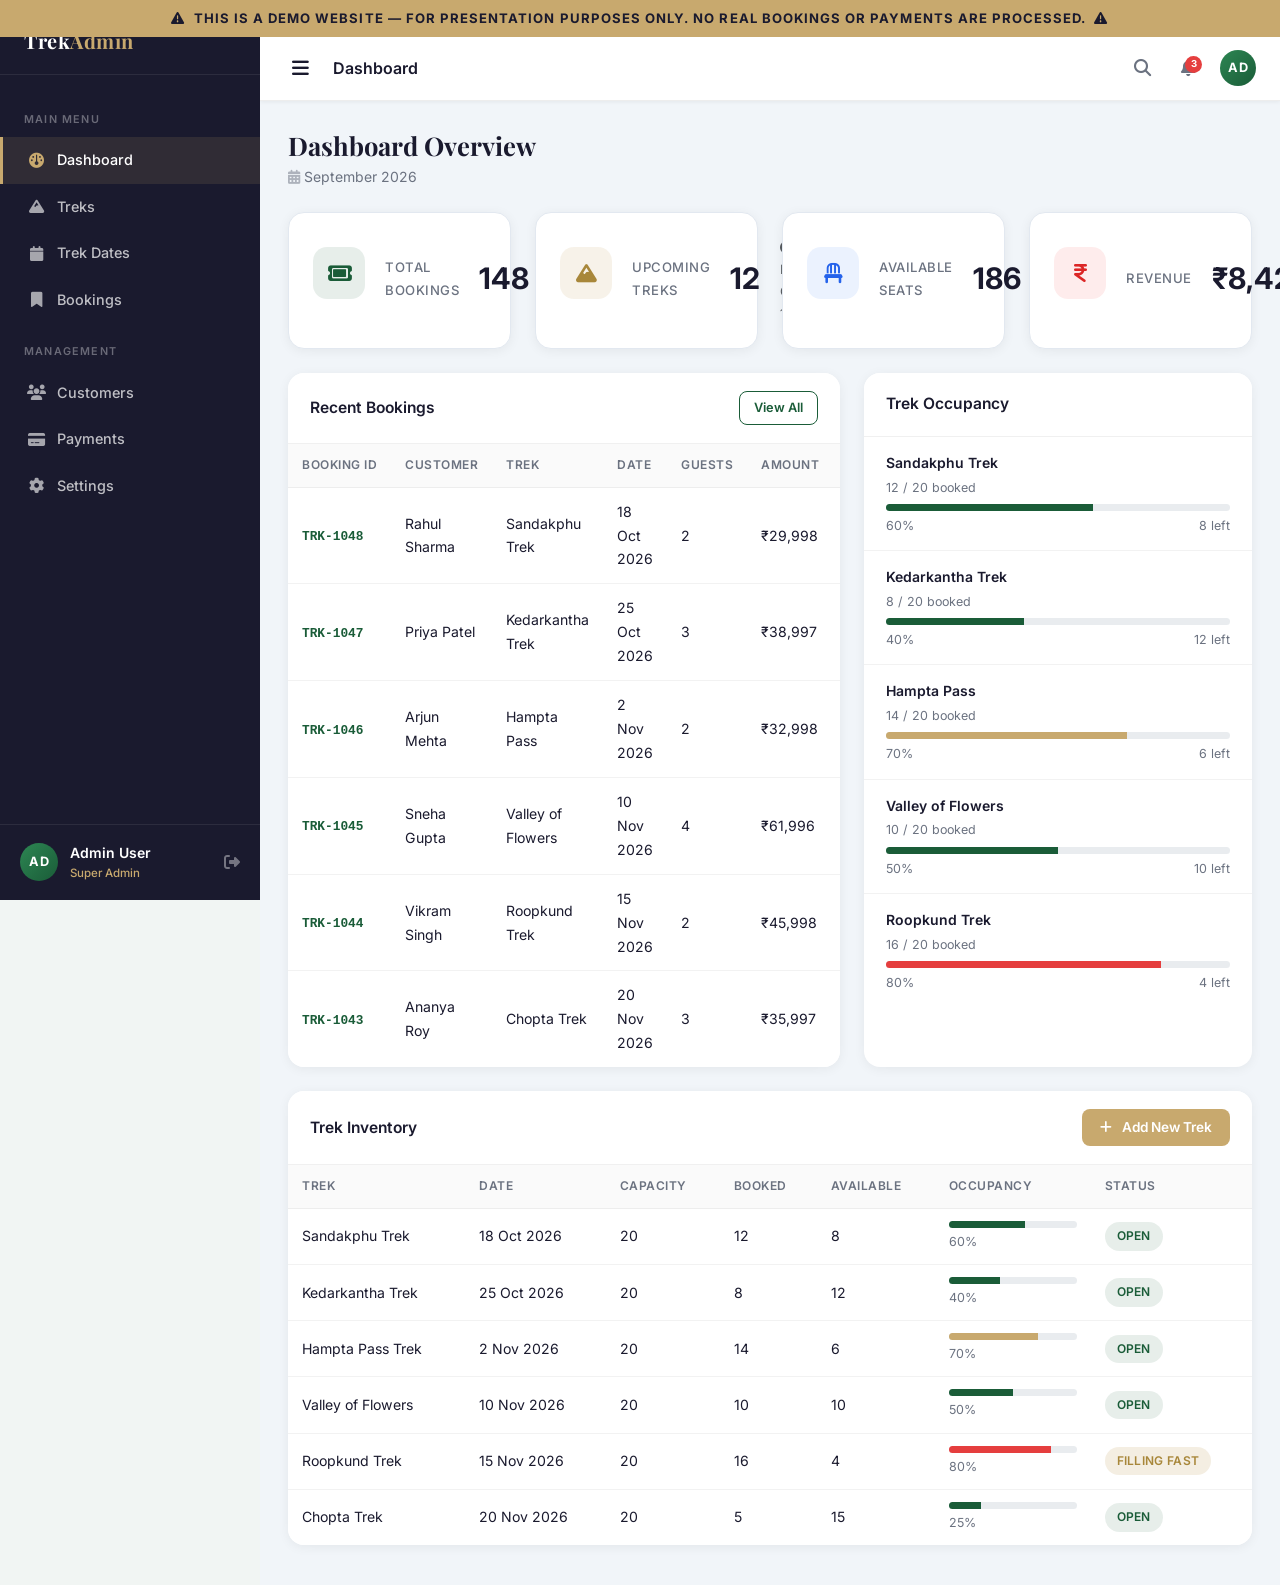
==== commit b22443dd: "demo banner" ====
--- a/admin.html
+++ b/admin.html
@@ -555,6 +555,10 @@
   </style>
 </head>
 <body data-page="admin">
+  <!-- Demo Banner -->
+  <div style="background:#c8a96e;color:#1a1a2e;text-align:center;padding:.45rem 1rem;font-size:.82rem;font-weight:700;letter-spacing:.08em;text-transform:uppercase;z-index:1100;position:relative;">
+    <i class="fa-solid fa-triangle-exclamation me-2"></i>This is a Demo Website — For Presentation Purposes Only. No real bookings or payments are processed.<i class="fa-solid fa-triangle-exclamation ms-2"></i>
+  </div>
 
 <!-- Sidebar Overlay (mobile) -->
 <div id="sidebar-overlay"
@@ -1020,3 +1024,4 @@
 </body>
 </html>
 
+
--- a/css/style.css
+++ b/css/style.css
@@ -393,3 +393,7 @@
   .trek-card .card-meta { flex-wrap: wrap; gap: .5rem; }
   .hero-stats { flex-direction: column; gap: 1rem; }
 }
+
+/* -- Demo Banner offset for fixed navbar -- */
+.main-navbar { top: 34px; }
+@media (max-width: 575.98px) { .main-navbar { top: 44px; } }
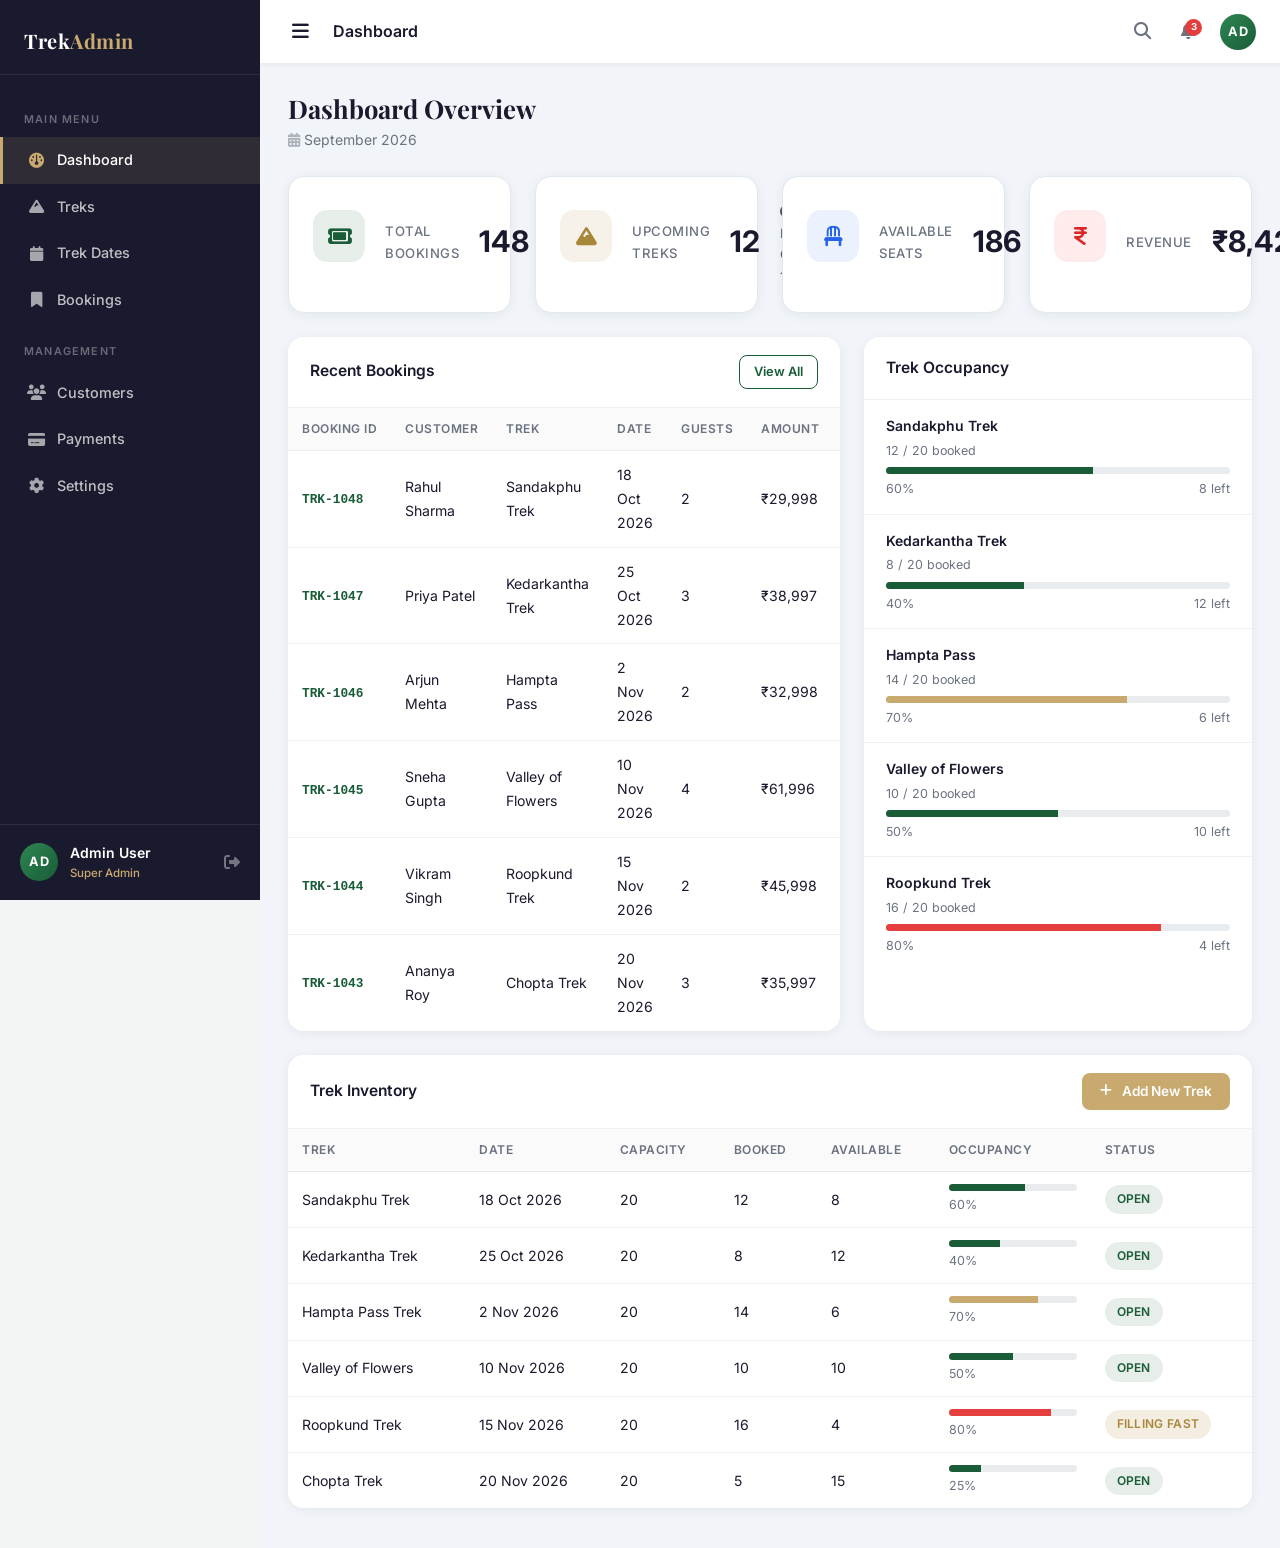
==== commit 667ee792: "image added" ====
--- a/admin.html
+++ b/admin.html
@@ -555,10 +555,6 @@
   </style>
 </head>
 <body data-page="admin">
-  <!-- Demo Banner -->
-  <div style="background:#c8a96e;color:#1a1a2e;text-align:center;padding:.45rem 1rem;font-size:.82rem;font-weight:700;letter-spacing:.08em;text-transform:uppercase;z-index:1100;position:relative;">
-    <i class="fa-solid fa-triangle-exclamation me-2"></i>This is a Demo Website — For Presentation Purposes Only. No real bookings or payments are processed.<i class="fa-solid fa-triangle-exclamation ms-2"></i>
-  </div>
 
 <!-- Sidebar Overlay (mobile) -->
 <div id="sidebar-overlay"
@@ -1025,3 +1021,4 @@
 </html>
 
 
+
--- a/css/style.css
+++ b/css/style.css
@@ -394,6 +394,4 @@
   .hero-stats { flex-direction: column; gap: 1rem; }
 }
 
-/* -- Demo Banner offset for fixed navbar -- */
-.main-navbar { top: 34px; }
-@media (max-width: 575.98px) { .main-navbar { top: 44px; } }
+
